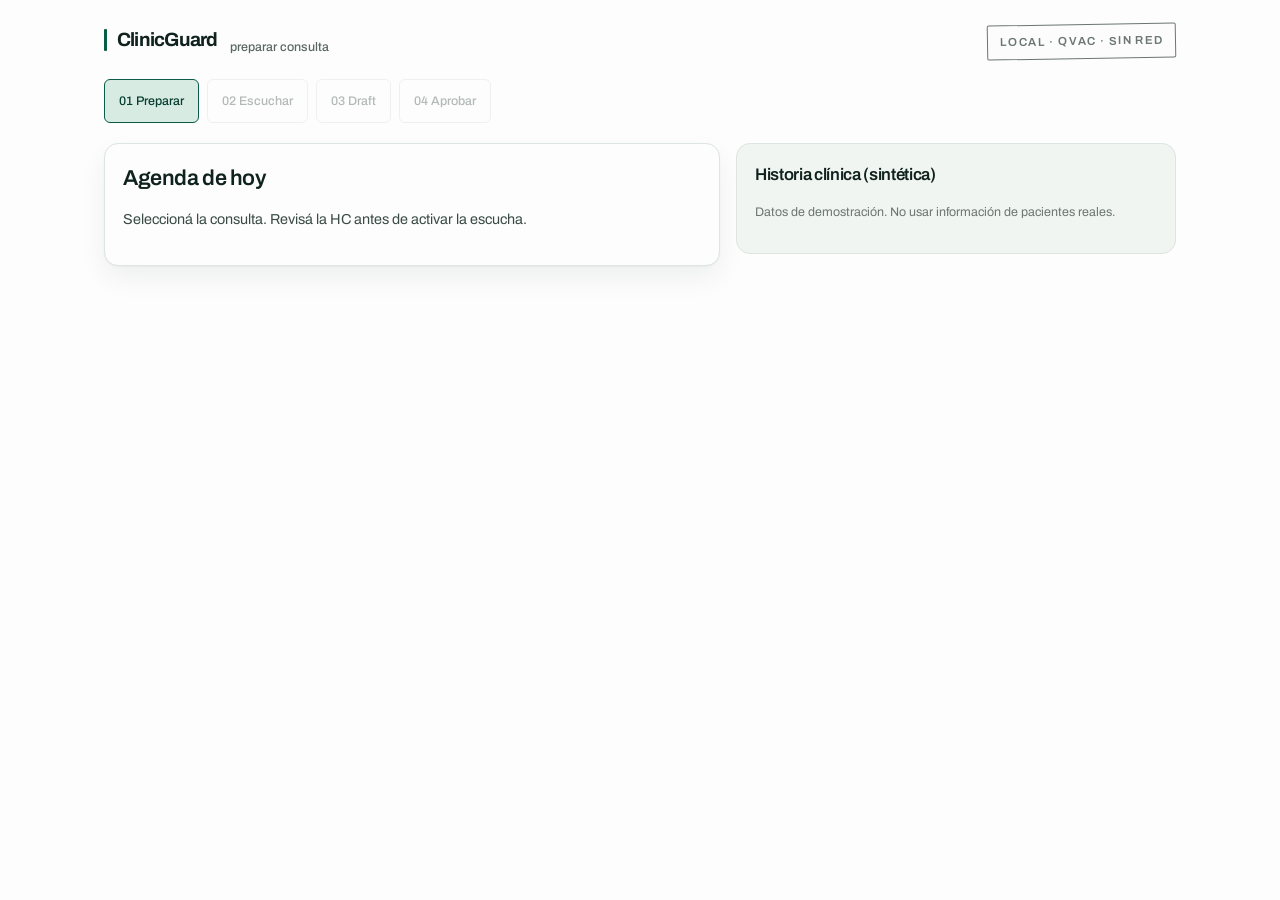
==== clinicguard/web/index.html @ 2e11c1cb "Fase 2A: UI shell portada de design/mockups (preparar, escuchando, draft blocked/safe, aprobar) Co-a" ====
<!DOCTYPE html>
<html lang="es">
<head>
  <meta charset="utf-8" />
  <meta name="viewport" content="width=device-width, initial-scale=1" />
  <title>ClinicGuard — shell local</title>
  <link rel="preconnect" href="https://fonts.googleapis.com" />
  <link rel="preconnect" href="https://fonts.gstatic.com" crossorigin />
  <link href="https://fonts.googleapis.com/css2?family=Archivo+Expanded:wght@700&family=Archivo:wght@400;500;600;700&family=IBM+Plex+Mono:wght@500&display=swap" rel="stylesheet" />
  <link rel="stylesheet" href="styles.css" />
  <link rel="stylesheet" href="shell.css" />
</head>
<body>
  <a class="skip-link" href="#contenido">Saltar al contenido</a>
  <div class="app">
    <header class="topbar">
      <div class="brand">
        <a class="brand-mark" href="#" id="brand-home" translate="no">ClinicGuard</a>
        <span class="sub" id="topbar-sub">preparar consulta</span>
      </div>
      <div class="seal" title="Inferencia 100% local">Local · QVAC · sin red</div>
    </header>

    <nav class="nav-flow" aria-label="Flujo de demo">
      <a href="#" data-nav="preparar">01 Preparar</a>
      <a href="#" data-nav="escuchando" aria-disabled="true">02 Escuchar</a>
      <a href="#" data-nav="draft" aria-disabled="true">03 Draft</a>
      <a href="#" data-nav="aprobar" aria-disabled="true">04 Aprobar</a>
    </nav>

    <main id="contenido">

      <!-- 01 Preparar -->
      <section data-screen="preparar">
        <div class="grid-75">
          <section class="panel panel--elevated">
            <h2>Agenda de hoy</h2>
            <p class="muted">Seleccioná la consulta. Revisá la HC antes de activar la escucha.</p>
            <ul class="patient-list" id="agenda"></ul>
          </section>
          <aside class="panel panel--dim">
            <h3>Historia clínica (sintética)</h3>
            <div id="hc-panel"></div>
            <p class="tiny" style="margin-top: 16px">Datos de demostración. No usar información de pacientes reales.</p>
          </aside>
        </div>
      </section>

      <!-- 02 Escuchando / pipeline en curso -->
      <section data-screen="escuchando" hidden>
        <section class="panel panel--elevated listen">
          <p class="tiny" id="listen-case" style="text-transform: uppercase; letter-spacing: 0.1em; font-weight: 700; margin: 0">Paciente A</p>
          <h1 class="patient-name">Escuchando la consulta</h1>
          <p class="muted" style="max-width: 36ch; margin: 0 auto">Hablá con el paciente como siempre. ClinicGuard arma el borrador al terminar.</p>
          <div class="wave" role="img" aria-label="Audio en captura">
            <span></span><span></span><span></span><span></span>
            <span></span><span></span><span></span><span></span>
            <span></span><span></span><span></span><span></span>
          </div>
          <ol class="progress-steps" id="progress-steps" aria-live="polite"></ol>
          <p class="run-error tiny" id="run-error" hidden></p>
          <div class="actions" style="justify-content: center">
            <button class="btn btn-ghost" type="button" id="btn-cancelar">Cancelar</button>
          </div>
        </section>
      </section>

      <!-- 03 / 04 Draft (alerta o limpio, se arma por JS) -->
      <section data-screen="draft" hidden>
        <div id="draft-banner"></div>
        <div class="grid-75">
          <section class="panel panel--elevated">
            <h2>Borrador de nota</h2>
            <p class="tiny" id="draft-estado"></p>
            <article class="soap" id="soap"></article>
            <details class="transcript-box">
              <summary class="tiny" id="transcript-summary">Transcript</summary>
              <p class="muted" id="transcript-text"></p>
            </details>
            <div class="actions" id="draft-actions"></div>
            <p class="tiny" id="draft-hint" style="margin-top: 12px"></p>
            <p class="tiny" id="draft-meta" style="margin-top: 6px"></p>
          </section>
          <aside class="panel" id="evidence-panel"></aside>
        </div>
      </section>

      <!-- 05 Aprobar -->
      <section data-screen="aprobar" hidden>
        <div class="grid-75">
          <section class="panel panel--elevated">
            <h2>Revisá antes de firmar</h2>
            <p class="muted">Nada llega a la historia clínica sin tu aprobación. Editá si hace falta.</p>
            <label class="tiny" for="nota">Nota editable</label>
            <textarea id="nota" class="note-doc" name="nota_clinica" rows="12" spellcheck="false" autocomplete="off"></textarea>
            <div class="actions">
              <button class="btn btn-primary" type="button" id="btn-aprobar">Aprobar nota</button>
              <button class="btn btn-ghost" type="button" id="btn-volver-draft">Volver al draft</button>
            </div>
            <p class="tiny" style="margin-top: 12px">Si quedan bloqueos sin resolver, el botón Aprobar queda deshabilitado.</p>
            <p class="tiny" id="aprobar-status" aria-live="polite"></p>
          </section>
          <aside class="panel">
            <h3>Checklist FDE / demo</h3>
            <ul class="muted" style="padding-left: 18px; line-height: 1.7; margin: 8px 0 0">
              <li>Humano en el loop (como Nodica)</li>
              <li>Near-miss visible: HC → audio → alerta</li>
              <li>Sin claim de “diagnosticamos”</li>
              <li>Sello local en header · WiFi off en video</li>
            </ul>
          </aside>
        </div>
      </section>

    </main>
  </div>
  <script src="app.js"></script>
</body>
</html>
---- clinicguard/web/styles.css ----
:root {
  /* Surfaces */
  --surface: #fcfdfc;
  --surface-dim: #f1f5f2;
  --bg-wash: #eaf2ed;

  /* Text — 4 levels, one green-grey temperature */
  --text-primary: #10221e;
  --text-secondary: #3a4a45;
  --text-tertiary: #5a6863;
  --text-muted: #6b7672;
  --ink: var(--text-primary);
  --seal: #6b7672;

  /* Brand & semantic */
  --brand: #0a5c46;
  --brand-ink: #063d2f;
  --brand-soft: #d8ebe3;
  --incident: #c2281d;
  --incident-wash: #fbedeb;
  --ok: #1e7a4f;
  --ok-soft: #dcefe4;
  --evidence: #12507b;
  --evidence-soft: #e4eef5;
  --evidence-wash: #d0e2f0;

  /* Borders — borders-first depth */
  --line: #dde5e0;
  --line-soft: rgba(16, 34, 30, 0.06);
  --line-emphasis: rgba(16, 34, 30, 0.16);
  --line-focus: #0a5c46;

  /* Type */
  --font: "Archivo", "Segoe UI", sans-serif;
  --font-display: "Archivo Expanded", "Archivo", sans-serif;
  --font-vital: "IBM Plex Mono", ui-monospace, monospace;

  --fs-xs: 0.78rem;
  --fs-sm: 0.9rem;
  --fs-md: 1.02rem;
  --fs-lg: 1.35rem;
  --fs-xl: 1.9rem;
  --fs-2xl: 2.6rem;

  --radius-sm: 6px;
  --radius: 14px;
  --shadow-panel: 0 1px 2px rgba(16, 34, 30, 0.04), 0 12px 28px rgba(16, 34, 30, 0.06);
  --shadow-trace: 0 2px 8px rgba(194, 40, 29, 0.12);

  --space: 8px;
}

*,
*::before,
*::after {
  box-sizing: border-box;
}

html {
  scroll-behavior: smooth;
}

body {
  margin: 0;
  min-height: 100dvh;
  font-family: var(--font);
  font-size: var(--fs-md);
  color: var(--text-primary);
  background-color: var(--surface);
  background-image:
    url("data:image/svg+xml,%3Csvg viewBox='0 0 200 200' xmlns='http://www.w3.org/2000/svg'%3E%3Cfilter id='n'%3E%3CfeTurbulence type='fractalNoise' baseFrequency='0.85' numOctaves='4' stitchTiles='stitch'/%3E%3C/filter%3E%3Crect width='100%25' height='100%25' filter='url(%23n)' opacity='0.035'/%3E%3C/svg%3E"),
    radial-gradient(ellipse 90% 55% at 8% -8%, var(--bg-wash) 0%, transparent 55%),
    radial-gradient(ellipse 50% 40% at 100% 0%, #f5f9f6 0%, transparent 45%),
    var(--surface);
  background-attachment: fixed;
  line-height: 1.5;
  -webkit-font-smoothing: antialiased;
  touch-action: manipulation;
  -webkit-tap-highlight-color: transparent;
}

a {
  color: var(--brand);
  text-decoration: none;
}

a:hover {
  text-decoration: underline;
  text-underline-offset: 3px;
}

a:focus-visible,
button:focus-visible,
textarea:focus-visible {
  outline: 2px solid var(--line-focus);
  outline-offset: 2px;
}

.skip-link {
  position: absolute;
  left: -9999px;
  top: 0;
  z-index: 100;
  padding: 10px 14px;
  background: var(--brand);
  color: #fff;
  font-weight: 600;
  border-radius: var(--radius-sm);
}

.skip-link:focus {
  left: 12px;
  top: 12px;
  outline: 2px solid var(--line-focus);
  outline-offset: 2px;
}

.app {
  max-width: 1120px;
  margin: 0 auto;
  padding: calc(var(--space) * 3) calc(var(--space) * 3) calc(var(--space) * 6);
}

/* ——— Header / brand ——— */

.topbar {
  display: flex;
  align-items: center;
  justify-content: space-between;
  gap: calc(var(--space) * 2);
  margin-bottom: calc(var(--space) * 2.5);
  flex-wrap: wrap;
}

.brand {
  display: flex;
  align-items: baseline;
  gap: 12px;
  min-width: 0;
}

.brand-mark {
  display: inline-flex;
  align-items: center;
  gap: 10px;
  font-family: var(--font-display);
  font-weight: 700;
  font-size: 1.2rem;
  letter-spacing: -0.04em;
  color: var(--text-primary);
  text-decoration: none;
  text-wrap: balance;
}

.brand-mark::before {
  content: "";
  display: block;
  width: 3px;
  height: 1.15em;
  background: var(--brand);
  border-radius: 1px;
  flex-shrink: 0;
}

.brand-mark:hover {
  text-decoration: none;
  color: var(--brand-ink);
}

.brand .sub {
  color: var(--text-tertiary);
  font-size: var(--fs-xs);
  font-weight: 500;
}

.brand-hero {
  font-family: var(--font-display);
  font-weight: 700;
  font-size: clamp(2rem, 5vw, var(--fs-2xl));
  letter-spacing: -0.045em;
  line-height: 1.05;
  text-wrap: balance;
  display: flex;
  align-items: flex-start;
  gap: 14px;
  margin: 0 0 calc(var(--space) * 1.5);
}

.brand-hero::before {
  content: "";
  display: block;
  width: 5px;
  height: 0.92em;
  margin-top: 0.08em;
  background: var(--brand);
  border-radius: 1px;
  flex-shrink: 0;
}

.tagline {
  font-size: var(--fs-lg);
  color: var(--text-secondary);
  max-width: 36ch;
  line-height: 1.35;
  text-wrap: balance;
  margin: 0 0 calc(var(--space) * 4);
}

/* Sello estampado — LOCAL · QVAC · SIN RED */
.seal {
  display: inline-flex;
  align-items: center;
  padding: 8px 12px;
  border: 1px solid var(--seal);
  border-radius: 2px;
  color: var(--seal);
  font-size: 0.72rem;
  font-weight: 600;
  letter-spacing: 0.12em;
  text-transform: uppercase;
  transform: rotate(-1deg);
  white-space: nowrap;
  user-select: none;
  background: rgba(252, 253, 252, 0.7);
}

.nav-flow {
  display: flex;
  flex-wrap: wrap;
  gap: 8px;
  margin-bottom: calc(var(--space) * 2.5);
}

.nav-flow a {
  display: inline-flex;
  align-items: center;
  min-height: 44px;
  padding: 8px 14px;
  border-radius: var(--radius-sm);
  background: transparent;
  border: 1px solid var(--line);
  color: var(--text-tertiary);
  font-size: var(--fs-xs);
  font-weight: 500;
  text-decoration: none;
  transition: background 0.15s ease, border-color 0.15s ease, color 0.15s ease;
}

.nav-flow a:hover {
  border-color: var(--brand);
  color: var(--brand);
  text-decoration: none;
  background: var(--brand-soft);
}

.nav-flow a:active {
  transform: translateY(1px);
}

.nav-flow a[aria-current="page"] {
  border-color: var(--brand);
  color: var(--brand-ink);
  background: var(--brand-soft);
}

/* ——— Layout ——— */

.grid-75 {
  display: grid;
  grid-template-columns: 1.4fr 1fr;
  gap: calc(var(--space) * 2);
  align-items: start;
}

@media (max-width: 860px) {
  .grid-75 {
    grid-template-columns: 1fr;
  }
}

.panel {
  background: var(--surface);
  border: 1px solid var(--line);
  border-radius: var(--radius);
  padding: calc(var(--space) * 2.25);
}

.panel--elevated {
  box-shadow: var(--shadow-panel);
}

.panel--dim {
  background: var(--surface-dim);
}

.panel--evidence {
  background: var(--evidence-soft);
  border-color: rgba(18, 80, 123, 0.18);
  box-shadow: var(--shadow-panel);
}

.panel h2,
.panel h3 {
  margin: 0 0 6px;
  font-family: var(--font);
  font-weight: 600;
  letter-spacing: -0.02em;
  text-wrap: balance;
}

.panel h2 {
  font-size: var(--fs-lg);
}

.panel h3 {
  font-size: 1.05rem;
}

.muted {
  color: var(--text-secondary);
  font-size: var(--fs-sm);
}

.tiny {
  font-size: var(--fs-xs);
  color: var(--text-muted);
}

.vital {
  font-family: var(--font-vital);
  font-variant-numeric: tabular-nums;
  font-size: 0.95em;
  letter-spacing: -0.02em;
}

/* ——— Buttons ——— */

.btn {
  display: inline-flex;
  align-items: center;
  justify-content: center;
  gap: 8px;
  min-height: 44px;
  border: none;
  border-radius: var(--radius-sm);
  padding: 10px 16px;
  font: inherit;
  font-weight: 600;
  font-size: var(--fs-sm);
  cursor: pointer;
  text-decoration: none;
  transition: background 0.15s ease, filter 0.15s ease, transform 0.1s ease, opacity 0.15s ease;
}

.btn:hover {
  text-decoration: none;
}

.btn:active:not(:disabled):not([aria-disabled="true"]) {
  transform: translateY(1px);
}

.btn-primary {
  background: var(--brand);
  color: #fff;
}

.btn-primary:hover {
  background: var(--brand-ink);
  color: #fff;
}

.btn-ghost {
  background: transparent;
  border: 1px solid var(--line);
  color: var(--text-primary);
}

.btn-ghost:hover {
  border-color: var(--brand);
  background: var(--brand-soft);
  color: var(--brand-ink);
}

.btn-danger {
  background: var(--incident);
  color: #fff;
}

.btn-danger:hover {
  filter: brightness(0.92);
  color: #fff;
}

.btn:disabled,
.btn[aria-disabled="true"] {
  opacity: 0.42;
  pointer-events: none;
  cursor: not-allowed;
}

.actions {
  display: flex;
  flex-wrap: wrap;
  gap: 10px;
  margin-top: calc(var(--space) * 2);
}

/* ——— Traza de incidente (hero 03) ——— */

.trace {
  display: flex;
  align-items: stretch;
  gap: 0;
  margin-bottom: calc(var(--space) * 2);
  padding: calc(var(--space) * 1.75);
  background: var(--surface);
  border: 1px solid var(--line);
  border-radius: var(--radius);
  box-shadow: var(--shadow-trace);
  overflow: hidden;
}

.trace__node {
  flex: 1;
  min-width: 0;
  padding: 4px 10px;
  opacity: 1;
  transform: translateY(0);
}

@media (prefers-reduced-motion: no-preference) {
  .trace__node {
    animation: trace-in 0.45s ease;
  }

  .trace__node:nth-child(1) {
    animation-delay: 0.05s;
  }
  .trace__node:nth-child(3) {
    animation-delay: 0.3s;
  }
  .trace__node:nth-child(5) {
    animation-delay: 0.55s;
  }
}

.trace__label {
  display: block;
  font-size: 0.68rem;
  font-weight: 700;
  letter-spacing: 0.08em;
  text-transform: uppercase;
  color: var(--text-muted);
  margin-bottom: 4px;
}

.trace__value {
  font-size: var(--fs-sm);
  font-weight: 600;
  color: var(--text-primary);
  line-height: 1.35;
  text-wrap: balance;
}

.trace__connector {
  width: 28px;
  flex-shrink: 0;
  position: relative;
  align-self: center;
  height: 2px;
  background: var(--line);
  transform: scaleX(1);
  transform-origin: left center;
}

@media (prefers-reduced-motion: no-preference) {
  .trace__connector {
    transform: scaleX(0);
    animation: connector-draw 0.35s ease forwards;
  }

  .trace__connector:nth-child(2) {
    animation-delay: 0.28s;
  }
  .trace__connector:nth-child(4) {
    animation-delay: 0.52s;
  }
}

.trace__node--blocked .trace__label {
  color: var(--incident);
}

.trace__node--blocked .trace__value {
  color: var(--incident);
  font-family: var(--font-display);
  font-weight: 700;
  letter-spacing: -0.02em;
}

.trace__detail {
  margin: calc(var(--space) * 1.5) 0 0;
  padding: 12px 14px;
  background: var(--incident-wash);
  border-left: 3px solid var(--incident);
  border-radius: 0 var(--radius-sm) var(--radius-sm) 0;
  color: var(--incident);
  font-size: var(--fs-sm);
  font-weight: 500;
  line-height: 1.45;
}

@keyframes trace-in {
  to {
    opacity: 1;
    transform: translateY(0);
  }
}

@keyframes connector-draw {
  to {
    transform: scaleX(1);
  }
}

@media (max-width: 860px) {
  .trace {
    flex-direction: column;
    gap: 4px;
  }

  .trace__connector {
    width: 2px;
    height: 20px;
    align-self: flex-start;
    margin-left: 18px;
    transform-origin: top center;
    animation-name: connector-draw-v;
  }
}

@keyframes connector-draw-v {
  from {
    transform: scaleY(0);
  }
  to {
    transform: scaleY(1);
  }
}

/* Safe check (04) */
.safe-banner {
  display: flex;
  align-items: flex-start;
  gap: 12px;
  margin-bottom: calc(var(--space) * 2);
  padding: 14px 16px;
  background: var(--ok-soft);
  border: 1px solid rgba(30, 122, 79, 0.25);
  border-radius: var(--radius);
  color: var(--ok);
}

.safe-banner__mark {
  flex-shrink: 0;
  min-width: 28px;
  height: 22px;
  padding: 0 5px;
  border-radius: 4px;
  border: 1.5px solid var(--ok);
  display: grid;
  place-items: center;
  font-size: 0.62rem;
  font-weight: 700;
  letter-spacing: 0.04em;
  line-height: 1;
  margin-top: 1px;
}

.safe-banner strong {
  display: block;
  margin-bottom: 2px;
  font-size: 1rem;
  color: var(--ok);
}

.safe-banner p {
  margin: 0;
  font-size: var(--fs-sm);
  color: var(--brand-ink);
  font-weight: 500;
}

/* ——— SOAP note ——— */

.soap {
  font-family: var(--font);
  font-size: var(--fs-md);
  line-height: 1.65;
  color: var(--text-primary);
  padding-left: 14px;
  border-left: 3px solid var(--brand);
}

.soap section {
  margin-top: 18px;
  padding-top: 14px;
  border-top: 1px dashed var(--line);
}

.soap section:first-child {
  margin-top: 0;
  padding-top: 0;
  border-top: none;
}

.soap .label {
  font-size: 0.7rem;
  font-weight: 700;
  letter-spacing: 0.07em;
  text-transform: uppercase;
  color: var(--text-muted);
  margin-bottom: 6px;
}

.soap p {
  margin: 0;
}

.blocked {
  margin-top: 10px;
  padding: 12px 14px;
  border-radius: var(--radius-sm);
  background: var(--incident-wash);
  border: 1px solid rgba(194, 40, 29, 0.35);
  border-left: 3px solid var(--incident);
  color: var(--incident);
  font-size: var(--fs-sm);
  font-weight: 500;
  line-height: 1.45;
}

/* ——— Evidence ——— */

.evidence blockquote {
  margin: 12px 0;
  padding: 14px 16px;
  border-left: 3px solid var(--evidence);
  background: var(--evidence-wash);
  color: var(--text-primary);
  font-size: var(--fs-sm);
  line-height: 1.55;
  position: relative;
  overflow: hidden;
  animation: evidence-sweep 1.1s ease 0.7s both;
}

@keyframes evidence-sweep {
  0% {
    box-shadow: inset 0 0 0 0 transparent;
  }
  40% {
    box-shadow: inset 120px 0 40px -20px rgba(18, 80, 123, 0.12);
  }
  100% {
    box-shadow: inset 0 0 0 0 transparent;
  }
}

.hc-box {
  background: rgba(252, 253, 252, 0.65);
  border: 1px solid var(--line-soft);
  border-radius: var(--radius-sm);
  padding: 12px 14px;
  font-size: var(--fs-sm);
}

.hc-box dt {
  font-size: 0.68rem;
  text-transform: uppercase;
  letter-spacing: 0.06em;
  color: var(--text-muted);
  font-weight: 700;
  margin-top: 10px;
}

.hc-box dt:first-child {
  margin-top: 0;
}

.hc-box dd {
  margin: 2px 0 0;
  color: var(--text-primary);
  font-weight: 500;
}

.hc-sheet {
  padding-left: 14px;
  border-left: 3px solid var(--brand);
}

.hc-sheet dt {
  font-size: 0.68rem;
  text-transform: uppercase;
  letter-spacing: 0.06em;
  color: var(--text-muted);
  font-weight: 700;
  margin-top: 14px;
}

.hc-sheet dt:first-child {
  margin-top: 0;
}

.hc-sheet dd {
  margin: 3px 0 0;
  font-size: var(--fs-sm);
  font-weight: 500;
}

/* ——— Patient list / agenda ——— */

.patient-list {
  list-style: none;
  margin: 16px 0 0;
  padding: 0;
}

.patient-list li {
  display: flex;
  justify-content: space-between;
  align-items: center;
  gap: 12px;
  padding: 16px 0;
  border-top: 1px solid var(--line);
  flex-wrap: wrap;
}

.patient-list li:first-child {
  border-top: none;
  padding-top: 4px;
}

.patient-list strong {
  display: block;
  font-weight: 600;
  letter-spacing: -0.01em;
}

/* ——— Listening / wave ——— */

.listen {
  text-align: center;
  padding: calc(var(--space) * 5) calc(var(--space) * 3);
}

.listen .patient-name {
  font-family: var(--font-display);
  font-weight: 700;
  font-size: clamp(1.5rem, 4vw, var(--fs-xl));
  letter-spacing: -0.04em;
  margin: 8px 0 6px;
  text-wrap: balance;
}

.wave {
  display: flex;
  align-items: center;
  justify-content: center;
  gap: 4px;
  height: 56px;
  margin: 28px auto;
  max-width: 280px;
}

.wave span {
  display: block;
  width: 4px;
  border-radius: 2px;
  background: var(--brand);
  animation: bar-breathe 1.6s ease-in-out infinite;
  transform-origin: center;
}

.wave span:nth-child(1) {
  height: 18px;
  animation-delay: 0s;
}
.wave span:nth-child(2) {
  height: 32px;
  animation-delay: 0.12s;
}
.wave span:nth-child(3) {
  height: 48px;
  animation-delay: 0.24s;
}
.wave span:nth-child(4) {
  height: 28px;
  animation-delay: 0.08s;
}
.wave span:nth-child(5) {
  height: 40px;
  animation-delay: 0.2s;
}
.wave span:nth-child(6) {
  height: 22px;
  animation-delay: 0.32s;
}
.wave span:nth-child(7) {
  height: 36px;
  animation-delay: 0.16s;
}
.wave span:nth-child(8) {
  height: 44px;
  animation-delay: 0.04s;
}
.wave span:nth-child(9) {
  height: 20px;
  animation-delay: 0.28s;
}
.wave span:nth-child(10) {
  height: 30px;
  animation-delay: 0.1s;
}
.wave span:nth-child(11) {
  height: 42px;
  animation-delay: 0.22s;
}
.wave span:nth-child(12) {
  height: 24px;
  animation-delay: 0.14s;
}

@keyframes bar-breathe {
  0%,
  100% {
    transform: scaleY(0.45);
    opacity: 0.45;
  }
  50% {
    transform: scaleY(1);
    opacity: 1;
  }
}

.transcript-live {
  font-size: var(--fs-sm);
  color: var(--text-secondary);
  max-width: 42ch;
  margin: 0 auto 8px;
  line-height: 1.5;
}

.transcript-live em {
  font-style: normal;
  font-weight: 600;
  color: var(--incident);
}

/* ——— Hub protocol index ——— */

.protocol {
  list-style: none;
  margin: 0;
  padding: 0;
  border-top: 1px solid var(--line);
}

.protocol li {
  border-bottom: 1px solid var(--line);
}

.protocol a {
  display: grid;
  grid-template-columns: 48px 1fr auto;
  gap: 16px;
  align-items: center;
  min-height: 72px;
  padding: 18px 4px;
  color: inherit;
  text-decoration: none;
  transition: background 0.15s ease;
}

.protocol a:hover {
  background: var(--surface-dim);
  text-decoration: none;
}

.protocol a:active {
  transform: none;
}

.protocol__num {
  font-family: var(--font-display);
  font-weight: 700;
  font-size: 1.25rem;
  letter-spacing: -0.03em;
  color: var(--brand);
}

.protocol__title {
  font-weight: 600;
  letter-spacing: -0.015em;
  display: block;
}

.protocol__desc {
  display: block;
  font-size: var(--fs-xs);
  color: var(--text-tertiary);
  font-weight: 400;
  margin-top: 2px;
}

.protocol__go {
  font-size: var(--fs-xs);
  font-weight: 600;
  color: var(--brand);
  letter-spacing: 0.04em;
  text-transform: uppercase;
}

/* ——— Approve textarea ——— */

.note-doc {
  width: 100%;
  margin-top: 8px;
  padding: 16px 16px 16px 18px;
  border: 1px solid var(--line);
  border-left: 3px solid var(--brand);
  border-radius: 0 var(--radius-sm) var(--radius-sm) 0;
  background: var(--surface-dim);
  font-family: var(--font);
  font-size: var(--fs-md);
  line-height: 1.65;
  color: var(--text-primary);
  resize: vertical;
  min-height: 220px;
}

.note-doc:focus {
  outline: none;
}

.note-doc:focus-visible {
  outline: 2px solid var(--line-focus);
  outline-offset: 2px;
}

.state-pair {
  display: grid;
  gap: 12px;
  margin-top: 16px;
}

.state-pair .state-label {
  font-size: var(--fs-xs);
  font-weight: 700;
  letter-spacing: 0.06em;
  text-transform: uppercase;
  color: var(--text-muted);
  margin-bottom: 8px;
}

/* ——— Reduced motion ——— */

@media (prefers-reduced-motion: reduce) {
  .trace__node,
  .trace__connector,
  .evidence blockquote,
  .wave span {
    animation: none !important;
  }

  .trace__node {
    opacity: 1;
    transform: none;
  }

  .trace__connector {
    transform: none;
  }

  .btn:active:not(:disabled):not([aria-disabled="true"]) {
    transform: none;
  }
}

@media (max-width: 480px) {
  .brand-mark,
  .brand-hero,
  .listen .patient-name,
  .trace__node--blocked .trace__value,
  .protocol__num {
    font-family: var(--font);
    font-weight: 700;
  }
}
---- clinicguard/web/shell.css ----
/* Extras del shell local — solo lo que los mockups no cubren.
   Los tokens y componentes viven en styles.css (copiado de design/mockups). */

[hidden] {
  display: none !important;
}

/* Nav como indicador de estado del flujo */
.nav-flow a[aria-disabled="true"] {
  opacity: 0.45;
  pointer-events: none;
}

/* Pasos de progreso de la pipeline (pantalla 02) */
.progress-steps {
  list-style: none;
  margin: 0 auto 8px;
  padding: 0;
  max-width: 52ch;
  text-align: left;
  font-size: var(--fs-sm);
  color: var(--text-tertiary);
  line-height: 1.7;
}

.progress-steps li {
  padding-left: 18px;
  position: relative;
}

.progress-steps li::before {
  content: "·";
  position: absolute;
  left: 4px;
  color: var(--brand);
  font-weight: 700;
}

.progress-steps li:last-child {
  color: var(--text-primary);
  font-weight: 600;
}

.run-error {
  color: var(--incident);
  font-weight: 600;
  max-width: 52ch;
  margin: 8px auto;
}

/* Transcript plegable en el draft */
.transcript-box {
  margin-top: 18px;
  border-top: 1px dashed var(--line);
  padding-top: 12px;
}

.transcript-box summary {
  cursor: pointer;
  font-weight: 600;
}

.transcript-box p {
  white-space: pre-wrap;
  margin: 10px 0 0;
}

/* HC de ambos casos en el panel de preparar */
.hc-case-title {
  font-size: var(--fs-xs);
  font-weight: 700;
  letter-spacing: 0.06em;
  text-transform: uppercase;
  color: var(--text-muted);
  margin: 18px 0 8px;
}

.hc-case-title:first-child {
  margin-top: 8px;
}
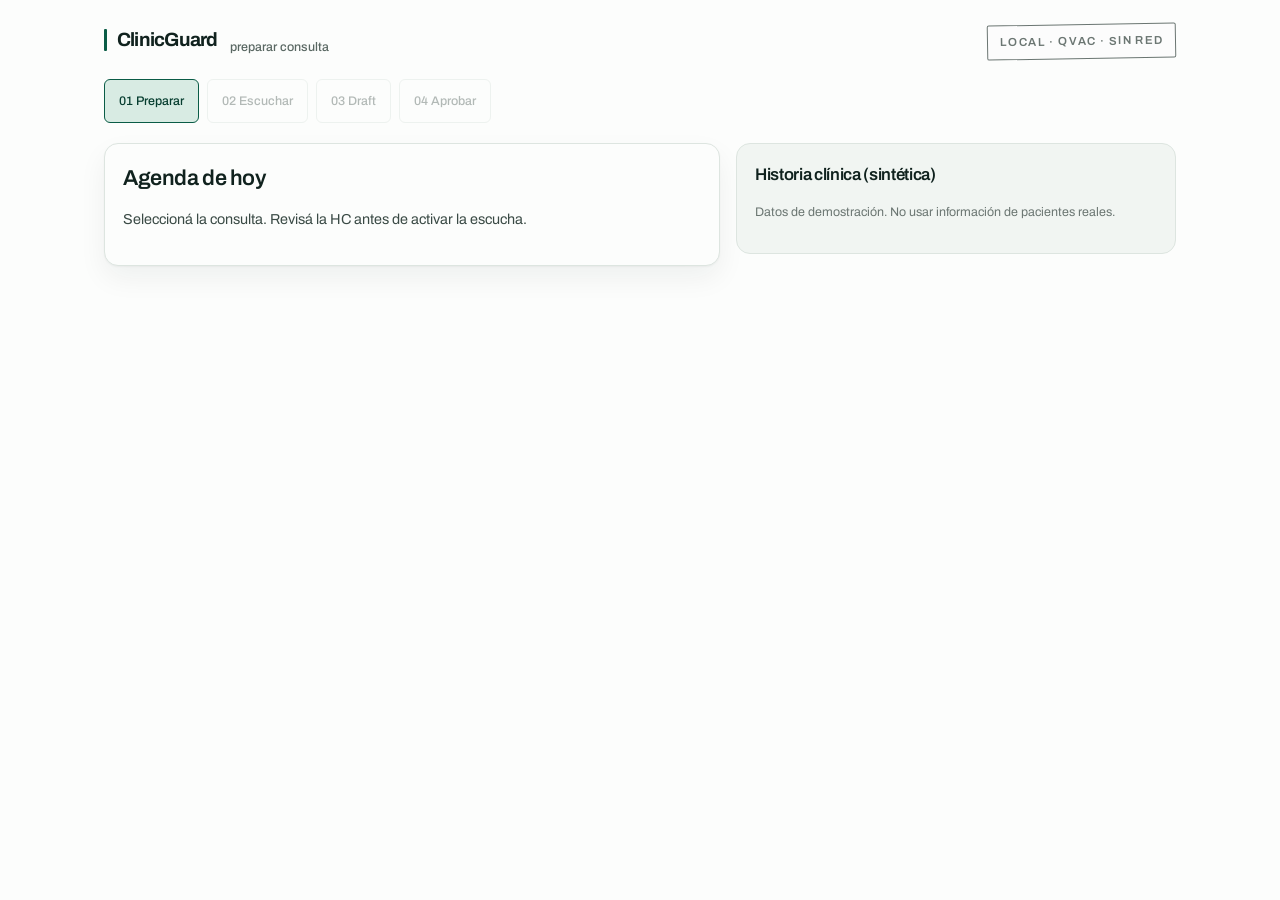
==== commit edffc4cd: "feat: flag --fast para demo sin Whisper ni LLM Saltea STT y extracción; fuerza transcript gold + reg" ====
--- a/clinicguard/web/index.html
+++ b/clinicguard/web/index.html
@@ -20,6 +20,8 @@
       </div>
       <div class="seal" title="Inferencia 100% local">Local · QVAC · sin red</div>
     </header>
+
+        <p id="fast-banner" class="tiny" hidden style="margin:0 0 12px;padding:8px 12px;border:1px dashed var(--line);border-radius:8px;background:var(--surface-2, #f4f7f5);color:var(--text-muted);"></p>
 
     <nav class="nav-flow" aria-label="Flujo de demo">
       <a href="#" data-nav="preparar">01 Preparar</a>
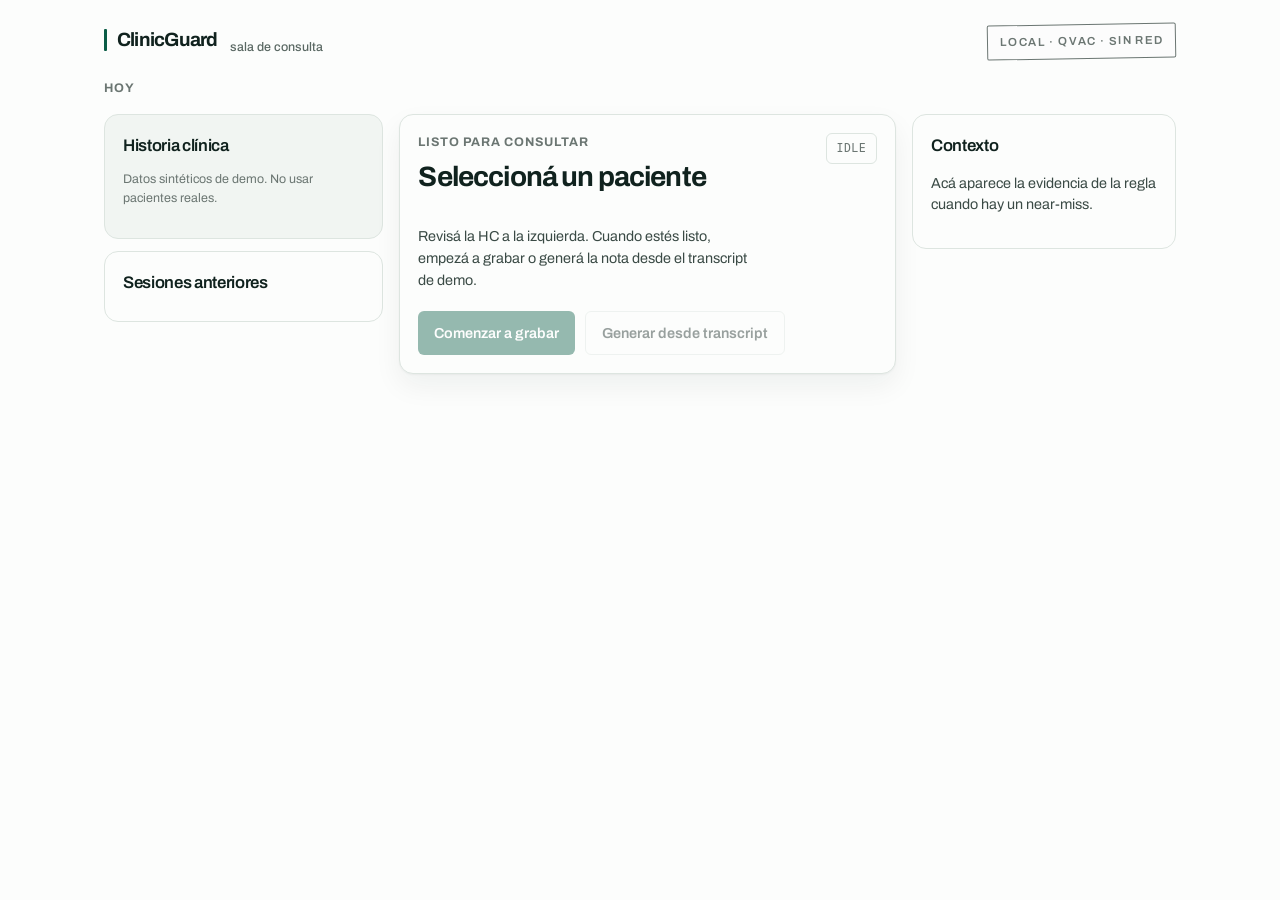
==== commit bf86e39c: "feat(ui): sala de consulta unificada (HC + grabar + draft) Reemplaza el wizard multi-pantalla por un" ====
--- a/clinicguard/web/index.html
+++ b/clinicguard/web/index.html
@@ -3,7 +3,7 @@
 <head>
   <meta charset="utf-8" />
   <meta name="viewport" content="width=device-width, initial-scale=1" />
-  <title>ClinicGuard — shell local</title>
+  <title>ClinicGuard — sala de consulta</title>
   <link rel="preconnect" href="https://fonts.googleapis.com" />
   <link rel="preconnect" href="https://fonts.gstatic.com" crossorigin />
   <link href="https://fonts.googleapis.com/css2?family=Archivo+Expanded:wght@700&family=Archivo:wght@400;500;600;700&family=IBM+Plex+Mono:wght@500&display=swap" rel="stylesheet" />
@@ -12,108 +12,124 @@
 </head>
 <body>
   <a class="skip-link" href="#contenido">Saltar al contenido</a>
-  <div class="app">
+  <div class="app room">
     <header class="topbar">
       <div class="brand">
         <a class="brand-mark" href="#" id="brand-home" translate="no">ClinicGuard</a>
-        <span class="sub" id="topbar-sub">preparar consulta</span>
+        <span class="sub" id="topbar-sub">sala de consulta</span>
       </div>
       <div class="seal" title="Inferencia 100% local">Local · QVAC · sin red</div>
     </header>
 
-        <p id="fast-banner" class="tiny" hidden style="margin:0 0 12px;padding:8px 12px;border:1px dashed var(--line);border-radius:8px;background:var(--surface-2, #f4f7f5);color:var(--text-muted);"></p>
+    <p id="fast-banner" class="tiny room-banner" hidden></p>
 
-    <nav class="nav-flow" aria-label="Flujo de demo">
-      <a href="#" data-nav="preparar">01 Preparar</a>
-      <a href="#" data-nav="escuchando" aria-disabled="true">02 Escuchar</a>
-      <a href="#" data-nav="draft" aria-disabled="true">03 Draft</a>
-      <a href="#" data-nav="aprobar" aria-disabled="true">04 Aprobar</a>
-    </nav>
+    <div class="room-agenda" aria-label="Agenda de hoy">
+      <span class="room-agenda__label">Hoy</span>
+      <div class="room-agenda__chips" id="agenda-chips"></div>
+    </div>
 
-    <main id="contenido">
+    <main id="contenido" class="room-grid">
+      <aside class="room-side">
+        <section class="panel panel--dim">
+          <h3>Historia clínica</h3>
+          <div id="hc-live"></div>
+          <p class="tiny" style="margin-top: 12px">Datos sintéticos de demo. No usar pacientes reales.</p>
+        </section>
+        <section class="panel">
+          <h3>Sesiones anteriores</h3>
+          <ul class="session-list" id="session-list"></ul>
+        </section>
+      </aside>
 
-      <!-- 01 Preparar -->
-      <section data-screen="preparar">
-        <div class="grid-75">
-          <section class="panel panel--elevated">
-            <h2>Agenda de hoy</h2>
-            <p class="muted">Seleccioná la consulta. Revisá la HC antes de activar la escucha.</p>
-            <ul class="patient-list" id="agenda"></ul>
-          </section>
-          <aside class="panel panel--dim">
-            <h3>Historia clínica (sintética)</h3>
-            <div id="hc-panel"></div>
-            <p class="tiny" style="margin-top: 16px">Datos de demostración. No usar información de pacientes reales.</p>
-          </aside>
+      <section class="panel panel--elevated room-main">
+        <header class="room-main__head">
+          <div>
+            <p class="tiny room-kicker" id="phase-kicker">Listo para consultar</p>
+            <h1 class="patient-name" id="patient-heading">Seleccioná un paciente</h1>
+            <p class="muted" id="patient-sub"></p>
+          </div>
+          <span class="phase-pill" id="phase-pill" data-phase="idle">idle</span>
+        </header>
+
+        <!-- idle -->
+        <div class="phase-panel" data-phase-panel="idle">
+          <p class="muted" style="max-width: 42ch">
+            Revisá la HC a la izquierda. Cuando estés listo, empezá a grabar
+            o generá la nota desde el transcript de demo.
+          </p>
+          <div class="actions" style="margin-top: 20px">
+            <button class="btn btn-primary" type="button" id="btn-start-rec" disabled>Comenzar a grabar</button>
+            <button class="btn btn-ghost" type="button" id="btn-from-transcript" disabled>Generar desde transcript</button>
+          </div>
         </div>
-      </section>
 
-      <!-- 02 Escuchando / pipeline en curso -->
-      <section data-screen="escuchando" hidden>
-        <section class="panel panel--elevated listen">
-          <p class="tiny" id="listen-case" style="text-transform: uppercase; letter-spacing: 0.1em; font-weight: 700; margin: 0">Paciente A</p>
-          <h1 class="patient-name">Escuchando la consulta</h1>
-          <p class="muted" style="max-width: 36ch; margin: 0 auto">Hablá con el paciente como siempre. ClinicGuard arma el borrador al terminar.</p>
+        <!-- recording -->
+        <div class="phase-panel" data-phase-panel="recording" hidden>
           <div class="wave" role="img" aria-label="Audio en captura">
             <span></span><span></span><span></span><span></span>
             <span></span><span></span><span></span><span></span>
             <span></span><span></span><span></span><span></span>
           </div>
+          <p class="tiny" style="text-align:center; text-transform:uppercase; letter-spacing:0.08em; font-weight:700">Escuchando…</p>
+          <p class="live-transcript" id="live-transcript" aria-live="polite"></p>
+          <div class="actions" style="justify-content:center; margin-top: 16px">
+            <button class="btn btn-danger" type="button" id="btn-stop-rec">Detener y generar nota</button>
+            <button class="btn btn-ghost" type="button" id="btn-cancel-rec">Cancelar</button>
+          </div>
+          <p class="tiny" style="text-align:center; margin-top: 10px">
+            Mic de demo simulado; al detener corre el mismo pipeline local que el CLI.
+          </p>
+        </div>
+
+        <!-- processing -->
+        <div class="phase-panel" data-phase-panel="processing" hidden>
+          <div class="wave wave--soft" role="img" aria-label="Procesando">
+            <span></span><span></span><span></span><span></span>
+            <span></span><span></span><span></span><span></span>
+          </div>
+          <p class="tiny" style="text-align:center; text-transform:uppercase; letter-spacing:0.08em; font-weight:700">Generando nota</p>
           <ol class="progress-steps" id="progress-steps" aria-live="polite"></ol>
           <p class="run-error tiny" id="run-error" hidden></p>
-          <div class="actions" style="justify-content: center">
-            <button class="btn btn-ghost" type="button" id="btn-cancelar">Cancelar</button>
+          <div class="actions" style="justify-content:center">
+            <button class="btn btn-ghost" type="button" id="btn-cancel-run">Cancelar</button>
           </div>
-        </section>
-      </section>
+        </div>
 
-      <!-- 03 / 04 Draft (alerta o limpio, se arma por JS) -->
-      <section data-screen="draft" hidden>
-        <div id="draft-banner"></div>
-        <div class="grid-75">
-          <section class="panel panel--elevated">
-            <h2>Borrador de nota</h2>
-            <p class="tiny" id="draft-estado"></p>
-            <article class="soap" id="soap"></article>
-            <details class="transcript-box">
-              <summary class="tiny" id="transcript-summary">Transcript</summary>
-              <p class="muted" id="transcript-text"></p>
-            </details>
-            <div class="actions" id="draft-actions"></div>
-            <p class="tiny" id="draft-hint" style="margin-top: 12px"></p>
-            <p class="tiny" id="draft-meta" style="margin-top: 6px"></p>
-          </section>
-          <aside class="panel" id="evidence-panel"></aside>
+        <!-- draft -->
+        <div class="phase-panel" data-phase-panel="draft" hidden>
+          <div id="draft-banner"></div>
+          <p class="tiny" id="draft-estado"></p>
+          <article class="soap" id="soap"></article>
+          <details class="transcript-box">
+            <summary class="tiny" id="transcript-summary">Transcript</summary>
+            <p class="muted" id="transcript-text"></p>
+          </details>
+          <div class="actions" id="draft-actions"></div>
+          <p class="tiny" id="draft-hint" style="margin-top: 12px"></p>
+          <p class="tiny" id="draft-meta" style="margin-top: 6px"></p>
+        </div>
+
+        <!-- approve -->
+        <div class="phase-panel" data-phase-panel="approve" hidden>
+          <h2 style="margin-top:0">Revisá antes de firmar</h2>
+          <p class="muted">Nada llega a la historia clínica sin tu aprobación.</p>
+          <label class="tiny" for="nota">Nota editable</label>
+          <textarea id="nota" class="note-doc" name="nota_clinica" rows="12" spellcheck="false" autocomplete="off"></textarea>
+          <div class="actions">
+            <button class="btn btn-primary" type="button" id="btn-aprobar">Aprobar nota</button>
+            <button class="btn btn-ghost" type="button" id="btn-volver-draft">Volver al draft</button>
+          </div>
+          <p class="tiny" style="margin-top: 12px">Si quedan bloqueos sin resolver, Aprobar queda deshabilitado.</p>
+          <p class="tiny" id="aprobar-status" aria-live="polite"></p>
         </div>
       </section>
 
-      <!-- 05 Aprobar -->
-      <section data-screen="aprobar" hidden>
-        <div class="grid-75">
-          <section class="panel panel--elevated">
-            <h2>Revisá antes de firmar</h2>
-            <p class="muted">Nada llega a la historia clínica sin tu aprobación. Editá si hace falta.</p>
-            <label class="tiny" for="nota">Nota editable</label>
-            <textarea id="nota" class="note-doc" name="nota_clinica" rows="12" spellcheck="false" autocomplete="off"></textarea>
-            <div class="actions">
-              <button class="btn btn-primary" type="button" id="btn-aprobar">Aprobar nota</button>
-              <button class="btn btn-ghost" type="button" id="btn-volver-draft">Volver al draft</button>
-            </div>
-            <p class="tiny" style="margin-top: 12px">Si quedan bloqueos sin resolver, el botón Aprobar queda deshabilitado.</p>
-            <p class="tiny" id="aprobar-status" aria-live="polite"></p>
-          </section>
-          <aside class="panel">
-            <h3>Checklist FDE / demo</h3>
-            <ul class="muted" style="padding-left: 18px; line-height: 1.7; margin: 8px 0 0">
-              <li>Humano en el loop (como Nodica)</li>
-              <li>Near-miss visible: HC → audio → alerta</li>
-              <li>Sin claim de “diagnosticamos”</li>
-              <li>Sello local en header · WiFi off en video</li>
-            </ul>
-          </aside>
-        </div>
-      </section>
-
+      <aside class="room-evidence">
+        <section class="panel" id="evidence-panel">
+          <h3>Contexto</h3>
+          <p class="muted">Acá aparece la evidencia de la regla cuando hay un near-miss.</p>
+        </section>
+      </aside>
     </main>
   </div>
   <script src="app.js"></script>
--- a/clinicguard/web/shell.css
+++ b/clinicguard/web/shell.css
@@ -1,25 +1,219 @@
-/* Extras del shell local — solo lo que los mockups no cubren.
-   Los tokens y componentes viven en styles.css (copiado de design/mockups). */
+/* Sala de consulta — layout sobre tokens de styles.css */
 
 [hidden] {
   display: none !important;
 }
 
-/* Nav como indicador de estado del flujo */
-.nav-flow a[aria-disabled="true"] {
-  opacity: 0.45;
-  pointer-events: none;
-}
-
-/* Pasos de progreso de la pipeline (pantalla 02) */
+.room-banner {
+  margin: 0 0 12px;
+  padding: 8px 12px;
+  border: 1px dashed var(--line, #c5d0c9);
+  border-radius: 8px;
+  background: var(--surface-2, #f4f7f5);
+  color: var(--text-muted, #6b7672);
+}
+
+.room-agenda {
+  display: flex;
+  align-items: center;
+  gap: 12px;
+  flex-wrap: wrap;
+  margin-bottom: 16px;
+}
+
+.room-agenda__label {
+  font-size: var(--fs-xs, 0.75rem);
+  font-weight: 700;
+  letter-spacing: 0.08em;
+  text-transform: uppercase;
+  color: var(--text-muted, #6b7672);
+}
+
+.room-agenda__chips {
+  display: flex;
+  flex-wrap: wrap;
+  gap: 8px;
+}
+
+.chip {
+  appearance: none;
+  border: 1px solid var(--line, #c5d0c9);
+  background: var(--surface, #fcfdfc);
+  color: var(--text-primary, #10221e);
+  border-radius: 999px;
+  padding: 8px 14px;
+  font: inherit;
+  font-size: var(--fs-sm, 0.9rem);
+  font-weight: 600;
+  cursor: pointer;
+  min-height: 40px;
+  text-align: left;
+}
+
+.chip:hover {
+  border-color: var(--brand, #0a5c46);
+}
+
+.chip[aria-pressed="true"] {
+  background: var(--brand-soft, #d8ebe3);
+  border-color: var(--brand, #0a5c46);
+  color: var(--brand-ink, #063d2f);
+}
+
+.chip .chip__meta {
+  display: block;
+  font-size: 0.72rem;
+  font-weight: 500;
+  color: var(--text-muted, #6b7672);
+  margin-top: 2px;
+}
+
+.room-grid {
+  display: grid;
+  grid-template-columns: minmax(220px, 0.9fr) minmax(0, 1.6fr) minmax(200px, 0.85fr);
+  gap: 16px;
+  align-items: start;
+}
+
+@media (max-width: 1100px) {
+  .room-grid {
+    grid-template-columns: minmax(200px, 1fr) minmax(0, 1.5fr);
+  }
+  .room-evidence {
+    grid-column: 1 / -1;
+  }
+}
+
+@media (max-width: 720px) {
+  .room-grid {
+    grid-template-columns: 1fr;
+  }
+}
+
+.room-side,
+.room-evidence {
+  display: flex;
+  flex-direction: column;
+  gap: 12px;
+}
+
+.room-main__head {
+  display: flex;
+  justify-content: space-between;
+  gap: 12px;
+  align-items: flex-start;
+  margin-bottom: 8px;
+}
+
+.room-kicker {
+  text-transform: uppercase;
+  letter-spacing: 0.08em;
+  font-weight: 700;
+  margin: 0 0 4px;
+}
+
+.patient-name {
+  font-family: var(--font-display, "Archivo Expanded", Archivo, sans-serif);
+  font-size: clamp(1.35rem, 2.5vw, 1.75rem);
+  letter-spacing: -0.03em;
+  margin: 0 0 4px;
+  font-weight: 700;
+}
+
+.phase-pill {
+  flex-shrink: 0;
+  font-family: var(--font-vital, "IBM Plex Mono", monospace);
+  font-size: 0.72rem;
+  font-weight: 500;
+  letter-spacing: 0.04em;
+  text-transform: uppercase;
+  padding: 6px 10px;
+  border-radius: 6px;
+  border: 1px solid var(--line, #c5d0c9);
+  color: var(--text-muted, #6b7672);
+}
+
+.phase-pill[data-phase="recording"] {
+  border-color: var(--brand, #0a5c46);
+  color: var(--brand, #0a5c46);
+  background: var(--brand-soft, #d8ebe3);
+}
+
+.phase-pill[data-phase="processing"] {
+  border-color: var(--evidence, #12507b);
+  color: var(--evidence, #12507b);
+  background: var(--evidence-soft, #e4eef5);
+}
+
+.phase-pill[data-phase="draft"] {
+  border-color: var(--ok, #1e7a4f);
+  color: var(--ok, #1e7a4f);
+}
+
+.phase-pill[data-phase="draft"][data-blocked="true"] {
+  border-color: var(--incident, #c2281d);
+  color: var(--incident, #c2281d);
+  background: var(--incident-wash, #fbedeb);
+}
+
+.phase-panel {
+  margin-top: 8px;
+}
+
+.live-transcript {
+  max-width: 48ch;
+  margin: 12px auto 0;
+  text-align: left;
+  font-size: var(--fs-sm, 0.9rem);
+  line-height: 1.55;
+  color: var(--text-secondary, #3a4a45);
+  min-height: 4.5em;
+}
+
+.live-transcript em {
+  font-style: normal;
+  font-weight: 700;
+  color: var(--incident, #c2281d);
+}
+
+.wave--soft span {
+  opacity: 0.55;
+}
+
+.session-list {
+  list-style: none;
+  margin: 8px 0 0;
+  padding: 0;
+}
+
+.session-list li {
+  padding: 10px 0;
+  border-top: 1px solid var(--line, #c5d0c9);
+  font-size: var(--fs-sm, 0.9rem);
+}
+
+.session-list li:first-child {
+  border-top: none;
+  padding-top: 0;
+}
+
+.session-list strong {
+  display: block;
+  font-weight: 600;
+}
+
+.session-list .tiny {
+  margin-top: 2px;
+}
+
 .progress-steps {
   list-style: none;
-  margin: 0 auto 8px;
+  margin: 12px auto 8px;
   padding: 0;
   max-width: 52ch;
   text-align: left;
-  font-size: var(--fs-sm);
-  color: var(--text-tertiary);
+  font-size: var(--fs-sm, 0.9rem);
+  color: var(--text-tertiary, #5a6863);
   line-height: 1.7;
 }
 
@@ -32,26 +226,26 @@
   content: "·";
   position: absolute;
   left: 4px;
-  color: var(--brand);
+  color: var(--brand, #0a5c46);
   font-weight: 700;
 }
 
 .progress-steps li:last-child {
-  color: var(--text-primary);
+  color: var(--text-primary, #10221e);
   font-weight: 600;
 }
 
 .run-error {
-  color: var(--incident);
+  color: var(--incident, #c2281d);
   font-weight: 600;
   max-width: 52ch;
   margin: 8px auto;
-}
-
-/* Transcript plegable en el draft */
+  text-align: center;
+}
+
 .transcript-box {
   margin-top: 18px;
-  border-top: 1px dashed var(--line);
+  border-top: 1px dashed var(--line, #c5d0c9);
   padding-top: 12px;
 }
 
@@ -65,16 +259,21 @@
   margin: 10px 0 0;
 }
 
-/* HC de ambos casos en el panel de preparar */
-.hc-case-title {
-  font-size: var(--fs-xs);
-  font-weight: 700;
-  letter-spacing: 0.06em;
-  text-transform: uppercase;
-  color: var(--text-muted);
-  margin: 18px 0 8px;
-}
-
-.hc-case-title:first-child {
+.hc-live-title {
+  font-size: 1.05rem;
+  font-weight: 600;
+  letter-spacing: -0.02em;
+  margin: 0 0 10px;
+}
+
+.note-doc {
+  width: 100%;
   margin-top: 8px;
-}
+  padding: 14px;
+  border: 1px solid var(--line, #c5d0c9);
+  border-radius: 8px;
+  font: inherit;
+  line-height: 1.5;
+  resize: vertical;
+  background: var(--surface, #fcfdfc);
+}
